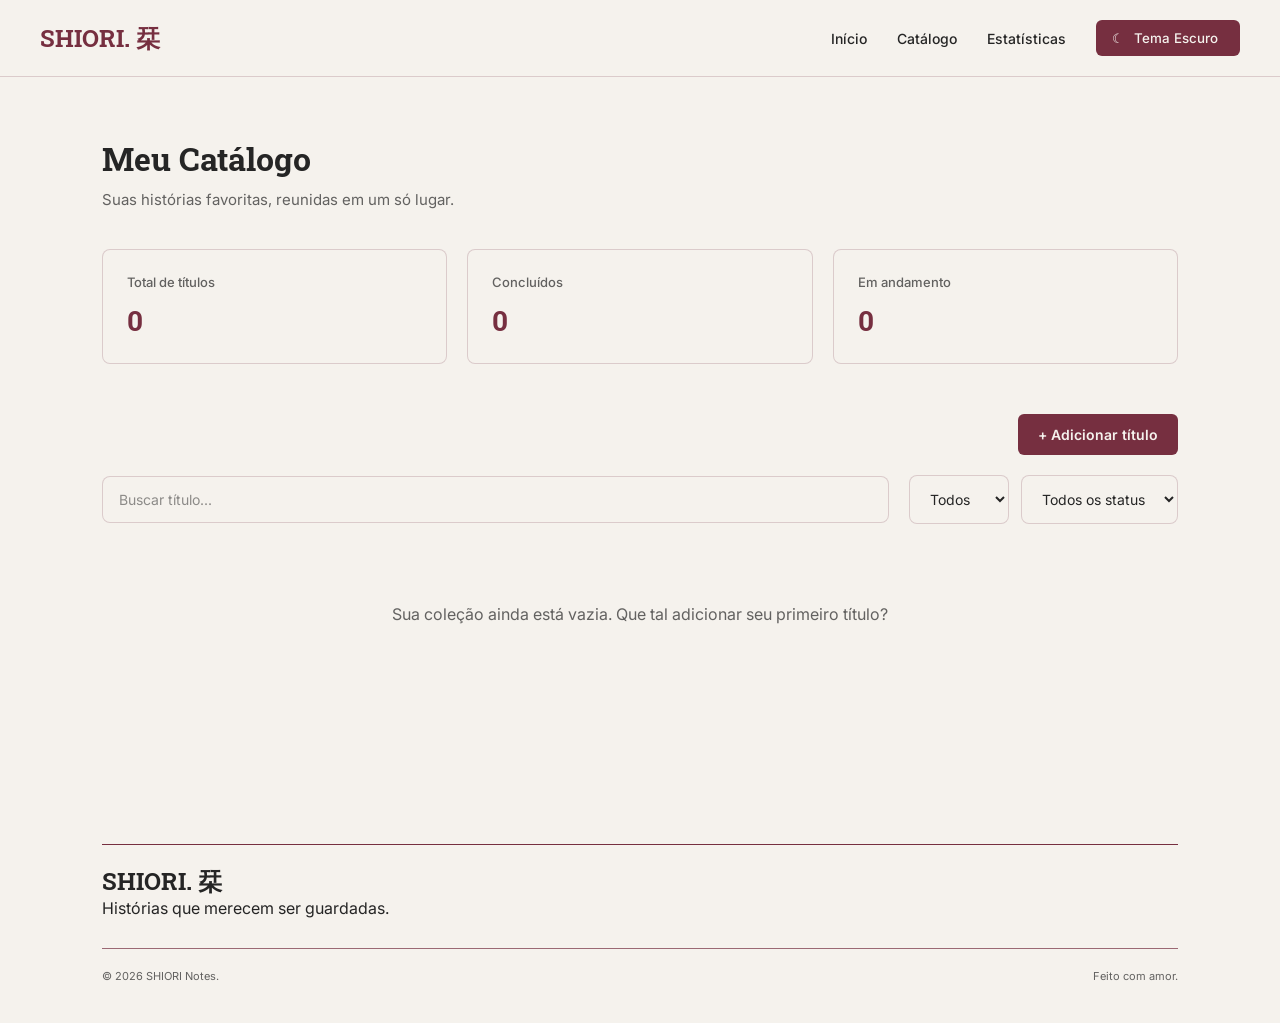
==== catalogo.html @ c78570c6 "Add files via upload" ====
<!DOCTYPE html>
<html lang="pt-br">
    <head>
        <meta charset="UTF-8">
        <meta name="viewport" content="width=device-width, initial-scale=1.0">
        <title>Meu Catálogo — SHIORI Notes</title>

        <link rel="preconnect" href="https://fonts.googleapis.com">
        <link rel="preconnect" href="https://fonts.gstatic.com" crossorigin>
        <link href="https://fonts.googleapis.com/css2?family=Inter:wght@400;500;600;700&family=Roboto+Slab:wght@400;500;600;700&display=swap" rel="stylesheet">

        <link rel="stylesheet" href="style.css">
    </head>

    <body>

        <header>
            <a href="home.html" class="logo">SHIORI. 栞</a>

            <div class="header-actions">
                <nav>
                    <ul>
                        <li><a href="home.html">Início</a></li>
                        <li><a href="catalogo.html">Catálogo</a></li>
                        <li><a href="estatisticas.html">Estatísticas</a></li>
                    </ul>
                </nav>

                <button id="theme-toggle">
                    <span class="theme-icon">☾</span>
                    <span class="theme-text">Alternar Tema</span>
                </button>
            </div>
        </header>

        <main>
            <section class="catalogo">

                <div class="catalogo-header">
                    <h1>Meu Catálogo</h1>
                    <p>Suas histórias favoritas, reunidas em um só lugar.</p>
                </div>

                <div class="catalogo-stats">

                    <div class="stat-card">
                        <h3>Total de títulos</h3>
                        <p id="total-titulos">0</p>
                    </div>

                    <div class="stat-card">
                        <h3>Concluídos</h3>
                        <p id="total-concluidos">0</p>
                    </div>

                    <div class="stat-card">
                        <h3>Em andamento</h3>
                        <p id="total-andamento">0</p>
                    </div>

                </div>

                <div class="catalogo-acoes">
                    <button id="abrir-formulario" type="button">
                        + Adicionar título
                    </button>
                </div>

                <div class="formulario-container" id="formulario-container">

                    <h2 id="titulo-formulario">Adicionar título</h2>

                    <form id="formulario-titulo">

                        <div class="campo-formulario">
                            <label for="nome-titulo">Nome do título</label>
                            <input
                                type="text"
                                id="nome-titulo"
                                placeholder="Ex: Frieren e a Jornada para o Além"
                                required
                            >
                        </div>

                        <div class="campo-formulario">
                            <label for="tipo-titulo">Tipo</label>
                            <select id="tipo-titulo" required>
                                <option value="">Selecione</option>
                                <option value="anime">Anime</option>
                                <option value="manga">Mangá</option>
                            </select>
                        </div>

                        <div class="campo-formulario">
                            <label for="status-titulo">Status</label>
                            <select id="status-titulo" required>
                                <option value="">Selecione</option>
                                <option value="assistindo">Assistindo</option>
                                <option value="lendo">Lendo</option>
                                <option value="concluido">Concluído</option>
                                <option value="pausado">Pausado</option>
                            </select>
                        </div>

                        <div class="campo-formulario">
                            <label for="progresso-titulo">Progresso</label>
                            <input
                                type="number"
                                id="progresso-titulo"
                                min="0"
                                placeholder="Quantidade de episódios ou volumes"
                            >
                        </div>

                        <div class="campo-formulario">
                            <label for="imagem-titulo">Capa</label>
                            <input
                                type="file"
                                id="imagem-titulo"
                                accept="image/*"
                            >
                        </div>

                        <div class="botoes-formulario">

    <button type="submit">Adicionar ao catálogo</button>

    <button type="button" id="cancelar-edicao">
        Cancelar
    </button>

</div>

                    </form>
                </div>

                <div class="catalogo-controles">

                    <div class="campo-busca">
                        <input
                            type="search"
                            id="busca-titulo"
                            placeholder="Buscar título..."
                        >
                    </div>

                    <div class="filtros">

                        <select id="filtro-tipo">
                            <option value="todos">Todos</option>
                            <option value="anime">Anime</option>
                            <option value="manga">Mangá</option>
                        </select>

                        <select id="filtro-status">
                            <option value="todos">Todos os status</option>
                            <option value="assistindo">Assistindo</option>
                            <option value="lendo">Lendo</option>
                            <option value="concluido">Concluído</option>
                            <option value="pausado">Pausado</option>
                        </select>

                    </div>
                    <button type="button" id="limpar-filtros" hidden>
    Limpar filtros
</button>
                </div>

                <div class="catalogo-lista">
                </div>

            </section>
        </main>

        <footer>
            <div class="footer-top">
                <div class="footer-brand">
                    <h2>SHIORI. 栞</h2>
                    <p>Histórias que merecem ser guardadas.</p>
                </div>
            </div>

            <div class="footer-bottom">
                <p>© 2026 SHIORI Notes.</p>
                <span>Feito com amor.</span>
            </div>
        </footer>

        <script src="main.js"></script>

    </body>
</html>
---- style.css ----
/* ==========================================
1. VARIÁVEIS E CONFIGURAÇÕES GERAIS
========================================== */

:root {
    --cor-fundo: #F5F2ED;
    --cor-texto: #252525;
    --cor-destaque: #762F40;
    --cor-divisoria: rgba(118, 47, 64, 0.2);
}

.tema-escuro {
    --cor-fundo: #252525;
    --cor-texto: #F5F2ED;
    --cor-destaque: #C47A8B;
    --cor-divisoria: rgba(196, 122, 139, 0.25);
}

* {
    margin: 0;
    padding: 0;
    box-sizing: border-box;
}

body {
    min-height: 100vh;
    display: flex;
    flex-direction: column;

    background-color: var(--cor-fundo);
    color: var(--cor-texto);
    font-family: 'Inter', sans-serif;
}

h1, h2, h3, h4, h5, h6 {
    font-family: 'Roboto Slab', serif;
}

a {
    text-decoration: none;
    color: inherit;
}


/* ==========================================
2. CABEÇALHO
========================================== */

header {
    display: flex;
    justify-content: space-between;
    align-items: center;
    padding: 20px 40px;
    border-bottom: 1px solid var(--cor-divisoria);
}

.header-actions {
    display: flex;
    align-items: center;
    gap: 30px;
}

.logo {
    font-family: 'Roboto Slab', serif;
    font-size: 24px;
    font-weight: 700;
    color: var(--cor-destaque);
}

nav ul {
    display: flex;
    align-items: center;
    gap: 30px;
    list-style: none;
}

nav a {
    font-size: 14px;
    font-weight: 500;
    transition: color 0.3s ease;
    position: relative;
}

nav a:hover {
    color: var(--cor-destaque);
}

nav a::after {
    content: "";
    position: absolute;
    width: 0;
    height: 2px;
    bottom: -5px;
    left: 0;
    background-color: var(--cor-destaque);
    transition: width 0.3s ease;
}

nav a:hover::after {
    width: 100%;
}

#theme-toggle {
    background-color: var(--cor-destaque);
    color: #F5F2ED;
    border: none;
    padding: 10px 16px;
    border-radius: 6px;
    font-family: 'Inter', sans-serif;
    font-weight: 500;
    cursor: pointer;
    transition: background-color 0.3s ease;
}

#theme-toggle span {
    margin-right: 6px;
}

#theme-toggle:hover {
    background-color: #5D2433;
}


/* ==========================================
3. CATÁLOGO
========================================== */

.catalogo {
    padding: 60px 8%;
}

.catalogo-header {
    margin-bottom: 40px;
}

.catalogo-header h1 {
    font-size: 32px;
    margin-bottom: 10px;
}

.catalogo-header p {
    color: var(--cor-texto);
    opacity: 0.7;
    font-size: 15px;
}


/* Estatísticas */

.catalogo-stats {
    display: grid;
    grid-template-columns: repeat(3, 1fr);
    gap: 20px;
    margin-bottom: 50px;
}

.stat-card {
    background-color: var(--cor-fundo);
    border: 1px solid var(--cor-divisoria);
    border-radius: 8px;
    padding: 24px;
}

.stat-card h3 {
    font-family: 'Inter', sans-serif;
    font-size: 13px;
    font-weight: 500;
    opacity: 0.7;
    margin-bottom: 12px;
}

.stat-card p {
    font-family: 'Roboto Slab', serif;
    font-size: 28px;
    font-weight: 700;
    color: var(--cor-destaque);
}


/* Botão adicionar */

.catalogo-acoes {
    display: flex;
    justify-content: flex-end;
    margin-bottom: 20px;
}

.catalogo-acoes button {
    background-color: var(--cor-destaque);
    color: var(--cor-fundo);
    border: none;
    border-radius: 6px;
    padding: 12px 20px;
    font-family: 'Inter', sans-serif;
    font-size: 14px;
    font-weight: 600;
    cursor: pointer;
    transition: opacity 0.3s ease;
}

.catalogo-acoes button:hover {
    opacity: 0.85;
}


/* Controles e filtros */

.catalogo-controles {
    display: flex;
    justify-content: space-between;
    align-items: center;
    gap: 20px;
    margin-bottom: 40px;
}

.campo-busca {
    width: 100%;
}

.campo-busca input {
    width: 100%;
    padding: 14px 16px;
    border: 1px solid var(--cor-divisoria);
    border-radius: 8px;
    background-color: var(--cor-fundo);
    color: var(--cor-texto);
    font-family: 'Inter', sans-serif;
    font-size: 14px;
    outline: none;
    transition: border-color 0.3s ease;
}

.campo-busca input:focus {
    border-color: var(--cor-destaque);
}

.campo-busca input::placeholder {
    color: var(--cor-texto);
    opacity: 0.5;
}

.filtros {
    display: flex;
    gap: 12px;
}

.filtros select {
    padding: 14px 16px;
    border: 1px solid var(--cor-divisoria);
    border-radius: 8px;
    background-color: var(--cor-fundo);
    color: var(--cor-texto);
    font-family: 'Inter', sans-serif;
    font-size: 14px;
    cursor: pointer;
    outline: none;
    transition: border-color 0.3s ease;
}

.filtros select:focus {
    border-color: var(--cor-destaque);
}


#limpar-filtros {
    padding: 9px 16px;
    border: 1px solid var(--cor-destaque);
    border-radius: 6px;
    background: transparent;
    color: var(--cor-destaque);
    font-family: inherit;
    font-size: 0.85rem;
    cursor: pointer;
    transition: background 0.3s ease, color 0.3s ease;
}

#limpar-filtros:hover {
    background: var(--cor-destaque);
    color: var(--cor-fundo);
}



/* Cards */

.catalogo-lista {
    display: grid;
    grid-template-columns: repeat(3, minmax(0, 1fr));
    gap: 24px;
}

.anime-card {
    display: flex;
    align-items: flex-start;
    gap: 16px;
    padding: 16px;
    border: 1px solid var(--cor-divisoria);
    border-radius: 10px;
    background-color: var(--cor-fundo);
    min-width: 0;
}

.anime-card img {
    width: 100px;
    height: 145px;
    flex-shrink: 0;
    object-fit: cover;
    border-radius: 6px;
}

.anime-info {
    display: flex;
    flex-direction: column;
    align-items: flex-start;
    gap: 8px;
    min-width: 0;
    flex: 1;
}

.anime-tipo {
    color: var(--cor-destaque);
    font-size: 11px;
    font-weight: 700;
    text-transform: uppercase;
}

.anime-info h3 {
    font-size: 16px;
    overflow-wrap: anywhere;
}

.anime-status {
    font-size: 12px;
    font-weight: 600;
}

.anime-info p {
    font-size: 12px;
    opacity: 0.7;
}


/* Botões dos cards */

.botao-excluir,
.botao-editar {
    width: fit-content;
    align-self: flex-start;
    padding: 8px 12px;
    border-radius: 6px;
    font-family: 'Inter', sans-serif;
    font-size: 12px;
    cursor: pointer;
    margin-top: 4px;
}

.botao-excluir {
    border: none;
    background-color: var(--cor-destaque);
    color: white;
}

.botao-editar {
    border: 1px solid var(--cor-destaque);
    background-color: transparent;
    color: var(--cor-destaque);
}


/* ==========================================
4. FORMULÁRIO
========================================== */

.formulario-container {
    display: none;
    background-color: var(--cor-fundo);
    border: 1px solid var(--cor-divisoria);
    border-radius: 10px;
    padding: 30px;
    margin-bottom: 40px;
}

#formulario-titulo {
    display: grid;
    grid-template-columns: 1fr 1fr;
    gap: 20px;
}

.campo-formulario {
    display: flex;
    flex-direction: column;
    gap: 8px;
}

.campo-formulario label {
    font-size: 13px;
    font-weight: 600;
}

.campo-formulario input,
.campo-formulario select {
    width: 100%;
    padding: 12px;
    border: 1px solid var(--cor-divisoria);
    border-radius: 6px;
    background-color: var(--cor-fundo);
    color: var(--cor-texto);
    font-family: 'Inter', sans-serif;
    font-size: 13px;
}

#formulario-titulo button {
    background-color: var(--cor-destaque);
    color: var(--cor-fundo);
    border: none;
    border-radius: 6px;
    padding: 13px;
    font-family: 'Inter', sans-serif;
    font-size: 14px;
    font-weight: 600;
    cursor: pointer;
    transition: opacity 0.3s ease;
}

#formulario-titulo button:hover {
    opacity: 0.85;
}


/* ==========================================
5. HERO
========================================== */

.hero {
    text-align: center;
    padding: 100px 20px;
}

.hero-eyebrow {
    color: var(--cor-destaque);
    font-size: 12px;
    font-weight: 700;
    letter-spacing: 3px;
}

.hero-title {
    font-size: clamp(30px, 7vw, 48px);
    margin: 16px 0;
    line-height: 1.2;
}

.hero-description {
    max-width: 720px;
    margin: 0 auto 30px;
    line-height: 1.6;
    color: var(--cor-texto);
}

.hero-cta-text {
    margin-bottom: 24px;
    font-family: 'Roboto Slab', serif;
    font-size: clamp(26px, 5vw, 36px);
    font-weight: 500;
    line-height: 1.3;
    color: var(--cor-destaque);
}

.hero-button {
    display: inline-block;
    background-color: var(--cor-destaque);
    color: #F5F2ED;
    padding: 13px 24px;
    border-radius: 6px;
    font-size: 14px;
    font-weight: 600;
    transition: transform 0.3s ease,
                background-color 0.3s ease;
}

.hero-button:hover {
    transform: translateY(-3px);
}


/* ==========================================
6. RODAPÉ
========================================== */

footer {
    background-color: var(--cor-fundo);
    color: var(--cor-texto);
    padding: 40px 8%;
    margin-top: 80px;
}

.footer-top {
    border-top: 1px solid var(--cor-destaque);
    padding-top: 20px;
}

.footer-bottom {
    display: flex;
    justify-content: space-between;
    border-top: 1px solid var(--cor-destaque);
    padding-top: 20px;
    margin-top: 30px;
    font-size: 11px;
    opacity: 0.7;
}


/* ==========================================
7. TABLETS
========================================== */

@media (max-width: 1000px) {

    .catalogo-lista {
        grid-template-columns: repeat(2, minmax(0, 1fr));
        gap: 16px;
    }

    .anime-card {
        padding: 12px;
        gap: 12px;
    }

    .anime-card img {
        width: 85px;
        height: 125px;
    }

}


/* ==========================================
   8. DISPOSITIVOS MÓVEIS
========================================== */

@media (max-width: 600px) {

    /* Hero */

    .hero {
        padding: 80px 20px;
    }

    .hero-description {
        font-size: 15px;
    }


    /* Cabeçalho */

    header {
        display: grid;
        grid-template-columns: 1fr auto;
        grid-template-areas:
            "logo theme"
            "nav nav";
        align-items: center;
        gap: 20px 10px;
        padding: 20px;
    }

    .logo {
        grid-area: logo;
        width: auto;
        text-align: left;
    }

    .header-actions {
        display: contents;
    }

    nav {
        grid-area: nav;
        width: 100%;
    }

    nav ul {
        justify-content: center;
        flex-wrap: wrap;
        gap: 15px;
        padding: 0;
    }

    .theme-text {
        display: none;
    }

    #theme-toggle {
        grid-area: theme;
        width: 32px;
        height: 32px;
        padding: 6px;
        font-size: 16px;
        display: flex;
        align-items: center;
        justify-content: center;
    }


    /* Catálogo */

    .catalogo {
        padding: 35px 16px;
    }

    .catalogo-header {
        margin-bottom: 28px;
    }

    .catalogo-header h1 {
        font-size: 26px;
    }

    .catalogo-stats {
        grid-template-columns: repeat(3, minmax(0, 1fr));
        gap: 8px;
        margin-bottom: 32px;
    }

    .stat-card {
        padding: 12px 8px;
    }

    .stat-card h3 {
        font-size: 10px;
        margin-bottom: 8px;
    }

    .stat-card p {
        font-size: 22px;
    }


    /* Controles */

    .catalogo-controles {
        flex-direction: column;
        align-items: stretch;
        gap: 12px;
        margin-bottom: 25px;
    }

    .filtros {
        display: grid;
        grid-template-columns: 1fr 1fr;
        gap: 8px;
    }

    .filtros select {
        width: 100%;
        min-width: 0;
        padding: 12px 8px;
        font-size: 12px;
    }


    /* Cards */

    .catalogo-lista {
        grid-template-columns: 1fr;
        gap: 12px;
    }

    .anime-card {
        gap: 12px;
        padding: 12px;
    }

    .anime-card img {
        width: 72px;
        height: 105px;
    }

    .anime-info {
        gap: 5px;
    }

    .anime-info h3 {
        font-size: 15px;
    }

    .anime-tipo {
        font-size: 10px;
    }

    .anime-status,
    .anime-info p {
        font-size: 11px;
    }

    .botao-excluir,
    .botao-editar {
        padding: 6px 9px;
        font-size: 11px;
        margin-top: 3px;
    }


    /* Formulário */

    .formulario-container {
        padding: 16px;
        margin-bottom: 28px;
    }

    #formulario-titulo {
        grid-template-columns: 1fr;
        gap: 14px;
    }


    /* Rodapé */

    footer {
        padding: 30px 20px;
        margin-top: 50px;
    }

    .footer-bottom {
        gap: 12px;
        flex-wrap: wrap;
    }

}


/* Animação de entrada das páginas */

@keyframes surgirDeBaixo {
    from {
        opacity: 0;
        transform: translateY(20px);
    }

    to {
        opacity: 1;
        transform: translateY(0);
    }
}

main {
    flex: 1;
    animation: surgirDeBaixo 0.7s ease-out both;
}

/* Respeita usuários que preferem movimento reduzido */

@media (prefers-reduced-motion: reduce) {
    main,
    .estatisticas-header,
    .indicador-card,
    .grafico-card,
    .hero-eyebrow,
    .hero-title,
    .hero-description,
    .hero-cta-text,
    .hero-button,
    .catalogo-header,
    .catalogo-stats,
    .catalogo-acoes,
    .catalogo-controles,
    .anime-card {
        animation: none;
        opacity: 1;
        transform: none;
    }
}


/* Entrada em sequência dos elementos do catálogo */

.catalogo-header,
.catalogo-stats,
.catalogo-acoes,
.catalogo-controles {
    opacity: 0;
    animation: surgirDeBaixo 0.6s ease-out forwards;
}

.catalogo-header {
    animation-delay: 0.1s;
}

.catalogo-stats {
    animation-delay: 0.2s;
}

.catalogo-acoes {
    animation-delay: 0.3s;
}

.catalogo-controles {
    animation-delay: 0.4s;
}

/* Cards surgindo individualmente */

.anime-card {
    opacity: 0;
    animation: surgirDeBaixo 0.6s ease-out forwards;
}

.anime-card:nth-child(1) {
    animation-delay: 0.5s;
}

.anime-card:nth-child(2) {
    animation-delay: 0.6s;
}

.anime-card:nth-child(3) {
    animation-delay: 0.7s;
}

.anime-card:nth-child(4) {
    animation-delay: 0.8s;
}


/* Animação em sequência da página inicial */

.hero-eyebrow,
.hero-title,
.hero-description,
.hero-cta-text,
.hero-button {
    opacity: 0;
    animation: surgirDeBaixo 0.6s ease-out both;
}

.hero-eyebrow {
    animation-delay: 0.1s;
}

.hero-title {
    animation-delay: 0.25s;
}

.hero-description {
    animation-delay: 0.4s;
}

.hero-cta-text {
    animation-delay: 0.55s;
}

.hero-button {
    animation-delay: 0.7s;
}


/* PÁGINA DE ESTATÍSTICAS */

.estatisticas {
    max-width: 1200px;
    margin: 0 auto;
    padding: 50px 30px;
}

.estatisticas-header {
    margin-bottom: 35px;
}

.estatisticas-eyebrow {
    color: var(--cor-destaque);
    font-size: 12px;
    font-weight: 600;
    letter-spacing: 2px;
    margin-bottom: 10px;
}

.estatisticas-header h1 {
    font-family: 'Roboto Slab', serif;
    font-size: 32px;
    margin-bottom: 10px;
}

.estatisticas-header p {
    color: var(--cor-texto);
    opacity: 0.7;
    font-size: 14px;
}

/* INDICADORES */

.indicadores {
    display: grid;
    grid-template-columns: repeat(4, 1fr);
    gap: 20px;
    margin-bottom: 35px;
}

.indicador-card {
    background-color: var(--cor-fundo);
    border: 1px solid var(--cor-divisoria);
    border-radius: 10px;
    padding: 22px;
    transition: transform 0.2s ease;
}

.indicador-card:hover {
    transform: translateY(-4px);
}

.indicador-card p {
    font-size: 13px;
    opacity: 0.7;
    margin-bottom: 12px;
}

.indicador-card h2 {
    color: var(--cor-destaque);
    font-family: 'Roboto Slab', serif;
    font-size: 30px;
}

/* ÁREA DOS GRÁFICOS */

.graficos {
    display: grid;
    grid-template-columns: repeat(2, 1fr);
    gap: 20px;
}

.grafico-card {
    background-color: var(--cor-fundo);
    border: 1px solid var(--cor-divisoria);
    border-radius: 10px;
    padding: 24px;
}

.grafico-card h2 {
    font-family: 'Roboto Slab', serif;
    font-size: 18px;
    margin-bottom: 8px;
}

.grafico-card p {
    font-size: 13px;
    opacity: 0.7;
    margin-bottom: 20px;
}

.grafico-card canvas {
    max-width: 100%;
    max-height: 280px;
}

/* RESPONSIVIDADE */

@media (max-width: 900px) {
    .indicadores {
        grid-template-columns: repeat(2, 1fr);
    }

    .graficos {
        grid-template-columns: 1fr;
    }
}

@media (max-width: 600px) {
    .estatisticas {
        padding: 35px 16px;
    }

    .estatisticas-header h1 {
        font-size: 25px;
    }

    .indicadores {
        gap: 10px;
    }

    .indicador-card {
        padding: 16px;
    }

    .indicador-card h2 {
        font-size: 25px;
    }

    .grafico-card {
        padding: 18px;
    }
}


/* Animação em sequência das estatísticas */

.estatisticas-header,
.indicador-card,
.grafico-card {
    opacity: 0;
    animation: surgirDeBaixo 0.6s ease-out both;
}

.estatisticas-header {
    animation-delay: 0.1s;
}

.indicador-card:nth-child(1) {
    animation-delay: 0.2s;
}

.indicador-card:nth-child(2) {
    animation-delay: 0.3s;
}

.indicador-card:nth-child(3) {
    animation-delay: 0.4s;
}

.indicador-card:nth-child(4) {
    animation-delay: 0.5s;
}

.grafico-card:nth-child(1) {
    animation-delay: 0.6s;
}

.grafico-card:nth-child(2) {
    animation-delay: 0.7s;
}

.mensagem-vazia {
    text-align: center;
    color: var(--cor-texto);
    opacity: 0.7;
    padding: 40px 20px;
    font-size: 1rem;
    grid-column: 1 / -1;
    width: 100%;
    box-sizing: border-box;
    animation: aparecerMensagem 0.5s ease;
}

@keyframes aparecerMensagem {
    from {
        opacity: 0;
        transform: translateY(12px);
    }

    to {
        opacity: 1;
        transform: translateY(0);
    }
}
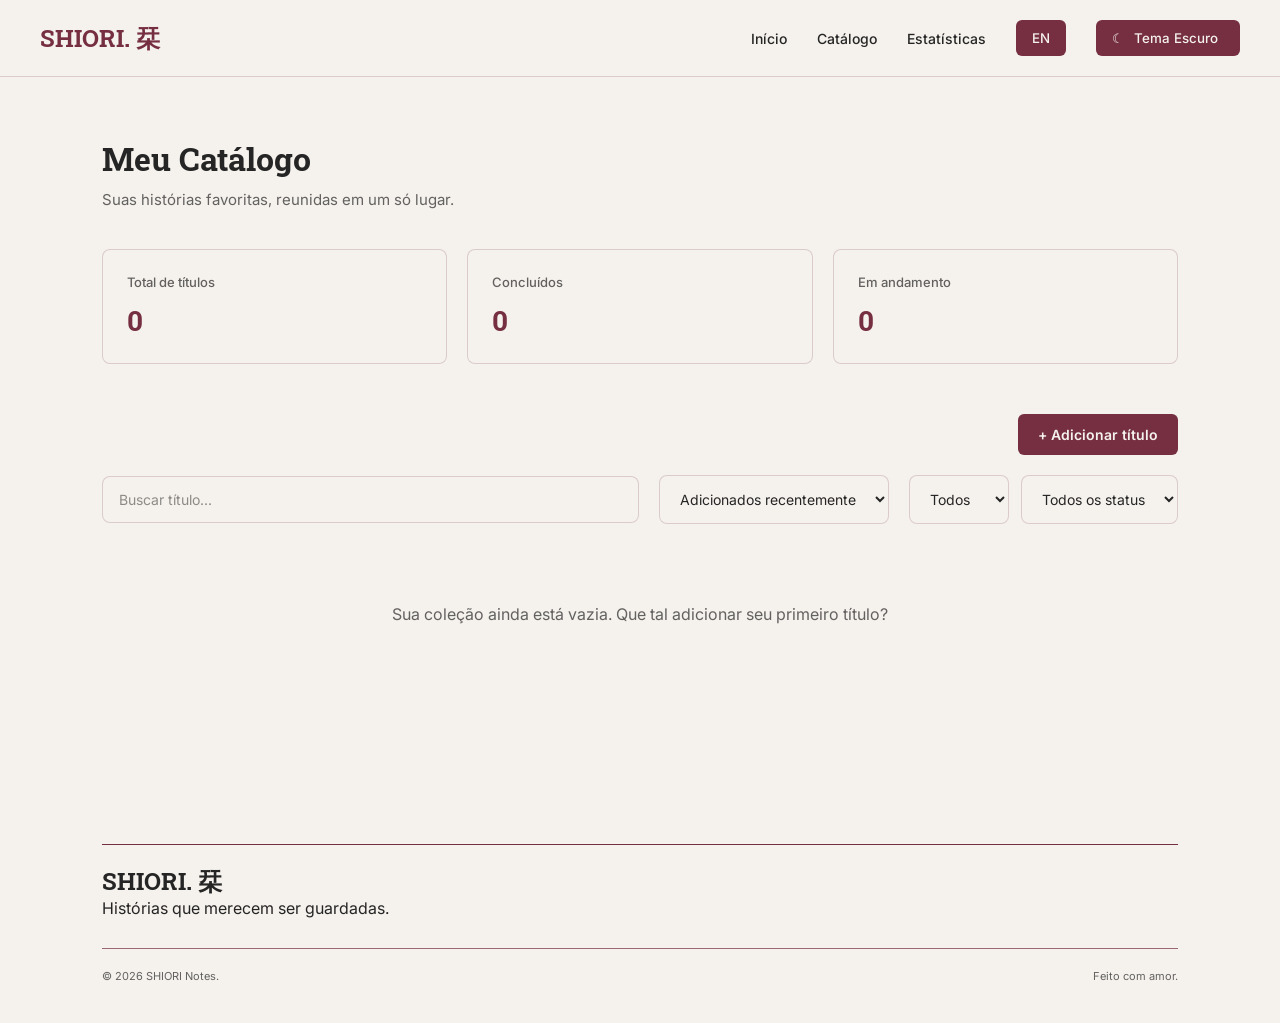
==== commit e813eede: "Add files via upload" ====
--- a/catalogo.html
+++ b/catalogo.html
@@ -1,3 +1,4 @@
+
 <!DOCTYPE html>
 <html lang="pt-br">
     <head>
@@ -11,20 +12,22 @@
 
         <link rel="stylesheet" href="style.css">
     </head>
-
     <body>
-
         <header>
-            <a href="home.html" class="logo">SHIORI. 栞</a>
+            <a href="index.html" class="logo">SHIORI. 栞</a>
 
             <div class="header-actions">
                 <nav>
                     <ul>
-                        <li><a href="home.html">Início</a></li>
+                        <li><a href="index.html">Início</a></li>
                         <li><a href="catalogo.html">Catálogo</a></li>
                         <li><a href="estatisticas.html">Estatísticas</a></li>
                     </ul>
                 </nav>
+
+                <button id="language-toggle" aria-label="Change language">
+                    EN
+                </button>
 
                 <button id="theme-toggle">
                     <span class="theme-icon">☾</span>
@@ -37,83 +40,89 @@
             <section class="catalogo">
 
                 <div class="catalogo-header">
-                    <h1>Meu Catálogo</h1>
-                    <p>Suas histórias favoritas, reunidas em um só lugar.</p>
+                    <h1 data-i18n="tituloCatalogo">Meu Catálogo</h1>
+                    <p data-i18n="descricaoCatalogo">
+                        Suas histórias favoritas, reunidas em um só lugar.
+                    </p>
                 </div>
 
                 <div class="catalogo-stats">
 
                     <div class="stat-card">
-                        <h3>Total de títulos</h3>
+                        <h3 data-i18n="totalTitulos">Total de títulos</h3>
                         <p id="total-titulos">0</p>
                     </div>
 
                     <div class="stat-card">
-                        <h3>Concluídos</h3>
+                        <h3 data-i18n="concluidos">Concluídos</h3>
                         <p id="total-concluidos">0</p>
                     </div>
 
                     <div class="stat-card">
-                        <h3>Em andamento</h3>
+                        <h3 data-i18n="emAndamento">Em andamento</h3>
                         <p id="total-andamento">0</p>
                     </div>
 
                 </div>
 
                 <div class="catalogo-acoes">
-                    <button id="abrir-formulario" type="button">
+                    <button id="abrir-formulario" type="button" data-i18n="adicionarTitulo">
                         + Adicionar título
                     </button>
                 </div>
 
                 <div class="formulario-container" id="formulario-container">
 
-                    <h2 id="titulo-formulario">Adicionar título</h2>
+                    <h2 id="titulo-formulario" data-i18n="adicionarTituloFormulario">
+                        Adicionar título
+                    </h2>
 
                     <form id="formulario-titulo">
 
                         <div class="campo-formulario">
-                            <label for="nome-titulo">Nome do título</label>
+                            <label for="nome-titulo" data-i18n="nomeTitulo">Nome do título</label>
                             <input
                                 type="text"
                                 id="nome-titulo"
-                                placeholder="Ex: Frieren e a Jornada para o Além"
+                                placeholder="Ex: Fullmetal Alchemist: Brotherhood"
+                                data-i18n-placeholder="exemploTitulo"
                                 required
                             >
                         </div>
 
                         <div class="campo-formulario">
-                            <label for="tipo-titulo">Tipo</label>
+                            <label for="tipo-titulo" data-i18n="tipo">Tipo</label>
                             <select id="tipo-titulo" required>
-                                <option value="">Selecione</option>
-                                <option value="anime">Anime</option>
-                                <option value="manga">Mangá</option>
+                                <option value="" data-i18n="selecione">Selecione</option>
+                                <option value="anime" data-i18n="anime">Anime</option>
+                                <option value="manga" data-i18n="manga">Mangá</option>
                             </select>
                         </div>
 
                         <div class="campo-formulario">
-                            <label for="status-titulo">Status</label>
+                            <label for="status-titulo" data-i18n="status">Status</label>
                             <select id="status-titulo" required>
-                                <option value="">Selecione</option>
-                                <option value="assistindo">Assistindo</option>
-                                <option value="lendo">Lendo</option>
-                                <option value="concluido">Concluído</option>
-                                <option value="pausado">Pausado</option>
+                                <option value="" data-i18n="selecione">Selecione</option>
+                                <option value="assistindo" data-i18n="assistindo">Assistindo</option>
+                                <option value="lendo" data-i18n="lendo">Lendo</option>
+                                <option value="concluido" data-i18n="concluido">Concluído</option>
+                                <option value="pausado" data-i18n="pausado">Pausado</option>
                             </select>
                         </div>
 
                         <div class="campo-formulario">
-                            <label for="progresso-titulo">Progresso</label>
+                            <label for="progresso-titulo" data-i18n="progresso">Progresso</label>
                             <input
                                 type="number"
                                 id="progresso-titulo"
                                 min="0"
                                 placeholder="Quantidade de episódios ou volumes"
+                                data-i18n-placeholder="placeholderProgresso"
                             >
                         </div>
 
                         <div class="campo-formulario">
-                            <label for="imagem-titulo">Capa</label>
+                            <label for="imagem-titulo" data-i18n="capa">Capa</label>
                             <input
                                 type="file"
                                 id="imagem-titulo"
@@ -123,13 +132,15 @@
 
                         <div class="botoes-formulario">
 
-    <button type="submit">Adicionar ao catálogo</button>
-
-    <button type="button" id="cancelar-edicao">
-        Cancelar
-    </button>
-
-</div>
+                            <button type="submit" data-i18n="adicionarAoCatalogo">
+                                Adicionar ao catálogo
+                            </button>
+
+                            <button type="button" id="cancelar-edicao" data-i18n="cancelar">
+                                Cancelar
+                            </button>
+
+                        </div>
 
                     </form>
                 </div>
@@ -141,29 +152,41 @@
                             type="search"
                             id="busca-titulo"
                             placeholder="Buscar título..."
+                            data-i18n-placeholder="buscarTitulo"
                         >
                     </div>
 
+                    <div class="campo-ordenacao">
+                        <select id="ordenar-titulos" aria-label="Ordenar títulos">
+                            <option value="recentes" data-i18n="ordenacaoRecentes">Adicionados recentemente</option>
+                            <option value="antigos" data-i18n="ordenacaoAntigos">Mais antigos primeiro</option>
+                            <option value="az" data-i18n="ordenacaoAZ">Nome (A–Z)</option>
+                            <option value="za" data-i18n="ordenacaoZA">Nome (Z–A)</option>
+                        </select>
+                    </div>
+
                     <div class="filtros">
 
                         <select id="filtro-tipo">
-                            <option value="todos">Todos</option>
-                            <option value="anime">Anime</option>
-                            <option value="manga">Mangá</option>
+                            <option value="todos" data-i18n="todos">Todos</option>
+                            <option value="anime" data-i18n="anime">Anime</option>
+                            <option value="manga" data-i18n="manga">Mangá</option>
                         </select>
 
                         <select id="filtro-status">
-                            <option value="todos">Todos os status</option>
-                            <option value="assistindo">Assistindo</option>
-                            <option value="lendo">Lendo</option>
-                            <option value="concluido">Concluído</option>
-                            <option value="pausado">Pausado</option>
+                            <option value="todos" data-i18n="todosStatus">Todos os status</option>
+                            <option value="assistindo" data-i18n="assistindo">Assistindo</option>
+                            <option value="lendo" data-i18n="lendo">Lendo</option>
+                            <option value="concluido" data-i18n="concluido">Concluído</option>
+                            <option value="pausado" data-i18n="pausado">Pausado</option>
                         </select>
 
                     </div>
-                    <button type="button" id="limpar-filtros" hidden>
-    Limpar filtros
-</button>
+
+                    <button type="button" id="limpar-filtros" hidden data-i18n="limparFiltros">
+                        Limpar filtros
+                    </button>
+
                 </div>
 
                 <div class="catalogo-lista">
@@ -176,13 +199,17 @@
             <div class="footer-top">
                 <div class="footer-brand">
                     <h2>SHIORI. 栞</h2>
-                    <p>Histórias que merecem ser guardadas.</p>
+                    <p data-i18n="fraseRodape">
+                        Histórias que merecem ser guardadas.
+                    </p>
                 </div>
             </div>
 
             <div class="footer-bottom">
                 <p>© 2026 SHIORI Notes.</p>
-                <span>Feito com amor.</span>
+                <span data-i18n="feitoComAmor">
+                    Feito com amor.
+                </span>
             </div>
         </footer>
 
@@ -192,3 +219,4 @@
 </html>
 
 
+
--- a/style.css
+++ b/style.css
@@ -100,7 +100,8 @@
     width: 100%;
 }
 
-#theme-toggle {
+#theme-toggle,
+#language-toggle {
     background-color: var(--cor-destaque);
     color: #F5F2ED;
     border: none;
@@ -116,7 +117,8 @@
     margin-right: 6px;
 }
 
-#theme-toggle:hover {
+#theme-toggle:hover,
+#language-toggle:hover {
     background-color: #5D2433;
 }
 
@@ -217,6 +219,7 @@
     width: 100%;
 }
 
+
 .campo-busca input {
     width: 100%;
     padding: 14px 16px;
@@ -244,7 +247,8 @@
     gap: 12px;
 }
 
-.filtros select {
+.filtros select,
+.campo-ordenacao select {
     padding: 14px 16px;
     border: 1px solid var(--cor-divisoria);
     border-radius: 8px;
@@ -257,7 +261,8 @@
     transition: border-color 0.3s ease;
 }
 
-.filtros select:focus {
+.filtros select:focus,
+.campo-ordenacao select:focus {
     border-color: var(--cor-destaque);
 }
 
@@ -534,7 +539,7 @@
 
 
 /* ==========================================
-   8. DISPOSITIVOS MÓVEIS
+8. DISPOSITIVOS MÓVEIS
 ========================================== */
 
 @media (max-width: 600px) {
@@ -553,15 +558,15 @@
     /* Cabeçalho */
 
     header {
-        display: grid;
-        grid-template-columns: 1fr auto;
-        grid-template-areas:
-            "logo theme"
-            "nav nav";
-        align-items: center;
-        gap: 20px 10px;
-        padding: 20px;
-    }
+    display: grid;
+    grid-template-columns: 1fr auto auto;
+    grid-template-areas:
+        "logo language theme"
+        "nav nav nav";
+    align-items: center;
+    gap: 20px 8px;
+    padding: 20px;
+}
 
     .logo {
         grid-area: logo;
@@ -600,6 +605,20 @@
         justify-content: center;
     }
 
+    #theme-toggle .theme-icon {
+    margin-right: 0;
+}
+
+    #language-toggle {
+    grid-area: language;
+    width: 36px;
+    height: 32px;
+    padding: 6px;
+    font-size: 13px;
+    display: flex;
+    align-items: center;
+    justify-content: center;
+}
 
     /* Catálogo */
 
@@ -637,25 +656,26 @@
 
     /* Controles */
 
-    .catalogo-controles {
+.catalogo-controles {
         flex-direction: column;
         align-items: stretch;
         gap: 12px;
         margin-bottom: 25px;
     }
 
-    .filtros {
+.filtros {
         display: grid;
         grid-template-columns: 1fr 1fr;
         gap: 8px;
     }
 
-    .filtros select {
-        width: 100%;
-        min-width: 0;
-        padding: 12px 8px;
-        font-size: 12px;
-    }
+.filtros select,
+.campo-ordenacao select {
+    width: 100%;
+    min-width: 0;
+    padding: 12px 8px;
+    font-size: 12px;
+}
 
 
     /* Cards */
